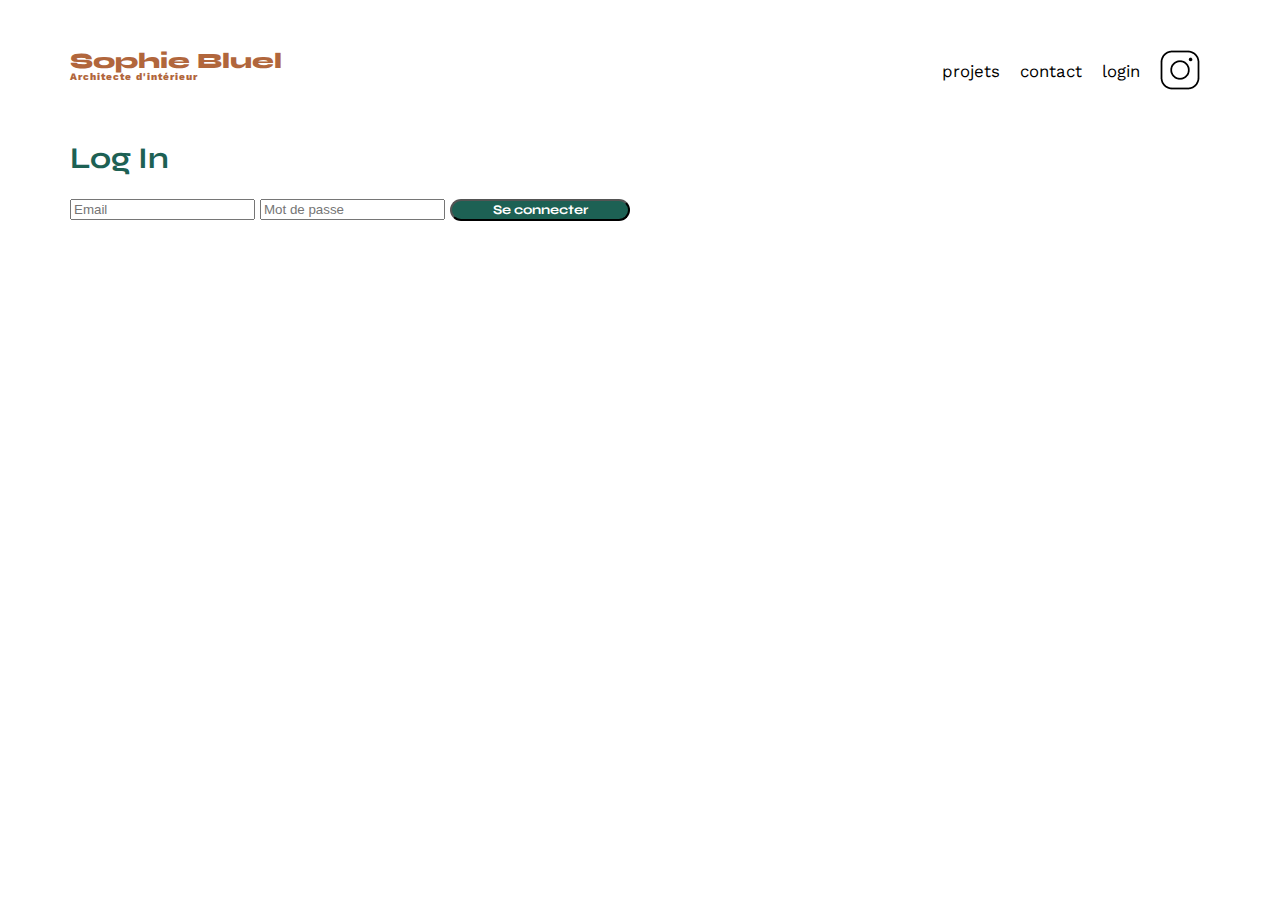
==== login.html @ 56366363 "modif css et html" ====
<!DOCTYPE html>
<html lang="fr">
<head>
    <meta charset="UTF-8">
    <meta name="viewport" content="width=device-width, initial-scale=1.0">
    <title>Page de connexion</title>
    <meta charset="UTF-8">
	<meta name="viewport" content="width=device-width, initial-scale=1.0">
	<link rel="preconnect" href="https://fonts.googleapis.com">
	<link rel="preconnect" href="https://fonts.gstatic.com" crossorigin>
	<link href="https://fonts.googleapis.com/css2?family=Syne:wght@700;800&family=Work+Sans&display=swap" rel="stylesheet">
	<meta name="description" content="">
	<link rel="stylesheet" href="./assets/style.css">
	<script src="index.js" defer></script>
    <script src="login.js" defer></script>
</head>
<body>
    <header>
        <h1>Sophie Bluel <span>Architecte d'intérieur</span></h1>
        <nav>
            <ul>
                <li>projets</li>
                <li>contact</li>
                <li>login</li>
                <li><img src="./assets/icons/instagram.png" alt="Instagram"></li>
            </ul>
        </nav>
    </header>    

    <div class="login-container">
        <h2>Log In</h2>
        <form id="loginForm">
            <input type="email" id="email" placeholder="Email" required>
            <input type="password" id="password" placeholder="Mot de passe" required>
            <input type="submit" value="Se connecter">
        </form>
        <div id="errorMessage"></div>
    </div>
</body>
</html>
---- assets/style.css ----
/* http://meyerweb.com/eric/tools/css/reset/
   v2.0 | 20110126
   License: none (public domain)
*/

html, body, div, span, applet, object, iframe,
h1, h2, h3, h4, h5, h6, p, blockquote, pre,
a, abbr, acronym, address, big, cite, code,
del, dfn, em, img, ins, kbd, q, s, samp,
small, strike, strong, sub, sup, tt, var,
b, u, i, center,
dl, dt, dd, ol, ul, li,
fieldset, form, label, legend,
table, caption, tbody, tfoot, thead, tr, th, td,
article, aside, canvas, details, embed,
figure, figcaption, footer, header, hgroup,
menu, nav, output, ruby, section, summary,
time, mark, audio, video {
	margin: 0;
	padding: 0;
	border: 0;
	font-size: 100%;
	font: inherit;
	vertical-align: baseline;
}
/* HTML5 display-role reset for older browsers */
article, aside, details, figcaption, figure,
footer, header, hgroup, menu, nav, section {
	display: block;
}
body {
	line-height: 1;
}
#mode_edition {
	display: none;
	background-color: black;
	color: white;
	position: fixed;
	width: 100%;
	text-align: center;
	position: fixed;
	top: 0;
	left: 0;
}

#md_edition {
	display: none;
	vertical-align: middle;
	font-weight: normal;
	color: black;
	font-size: 14px;
	
}
#md_edition a {
	text-decoration: none;
	color: inherit;
}

ol, ul {
	list-style: none;
}
blockquote, q {
	quotes: none;
}
blockquote:before, blockquote:after,
q:before, q:after {
	content: '';
	content: none;
}
table {
	border-collapse: collapse;
	border-spacing: 0;
}
/** end reset css**/
body {
	max-width: 1140px;
	margin:auto;
	font-family: 'Work Sans' ;
	font-size: 14px;
}
header {
	display: flex;
	justify-content: space-between;
	margin: 50px 0
}
section {
	margin: 50px 0
}

h1{
	display: flex;
	flex-direction: column;
	font-family: 'Syne';
	font-size: 22px;
	font-weight: 800;
	color: #B1663C
}

h1 > span {
	font-family: 'Work Sans';
	font-size:10px;
	letter-spacing: 0.1em;
;
}

h2{
	font-family: 'Syne';
	font-weight: 700;
	font-size: 30px;
	color: #1D6154
}
nav ul {
	display: flex;
	align-items: center;
	list-style-type: none;

}
nav li {
	padding: 0 10px;
	font-size: 1.2em;
}

li:hover {
	color: #B1663C;
}
#introduction {
	display: flex;
	align-items: center;
}
#introduction figure {
	flex: 1
}
#introduction img {
	display: block;
	margin: auto;
	width: 80%;
}

#introduction article {
	flex: 1
}
#introduction h2 {
	margin-bottom: 1em;
}

#introduction p {
	margin-bottom: 0.5em;
}
#portfolio h2 {
	text-align: center;
	margin-bottom: 1em;
}

.filters {
	display: flex;
	justify-content: center;
    gap: 15px;
    margin: 20px 0;
}
.category_filter {
	background-color: white;
	color: #35564A;
	border: 2px solid #35564A;
	border-radius: 30px;
	padding: 10px 20px;
	font-size: 16px;
	font-family: Arial, sans-serif;
  }

  .active_button {
	background-color: #35564A;
	color: white;
  }
.gallery {
	width: 100%;
	display: grid;
	grid-template-columns: 1fr 1fr 1fr;
	grid-column-gap: 20px;
	grid-row-gap: 20px;
}

.gallery img {
	width: 100%;

}
#contact {
	width: 50%;
margin: auto;
}
#contact > * {
	text-align: center;

}
#contact h2{
	margin-bottom: 20px;
}
#contact form {
	text-align: left;
	margin-top:30px;
	display: flex;
	flex-direction: column;
}

#contact input {
	height: 50px;
	font-size: 1.2em;
	border: none;
	box-shadow: 0px 4px 14px rgba(0, 0, 0, 0.09);
}
#contact label {
	margin: 2em 0 1em 0;
}
#contact textarea {
	border: none;
	box-shadow: 0px 4px 14px rgba(0, 0, 0, 0.09);
}

input[type="submit"]{
	font-family: 'Syne';
	font-weight: 700;
	color: white;
	background-color: #1D6154;
	margin : 2em auto ;
	width: 180px;
	text-align: center;
	border-radius: 60px ;
}

footer nav ul {
	display: flex;
	justify-content: flex-end;
	margin: 2em
}
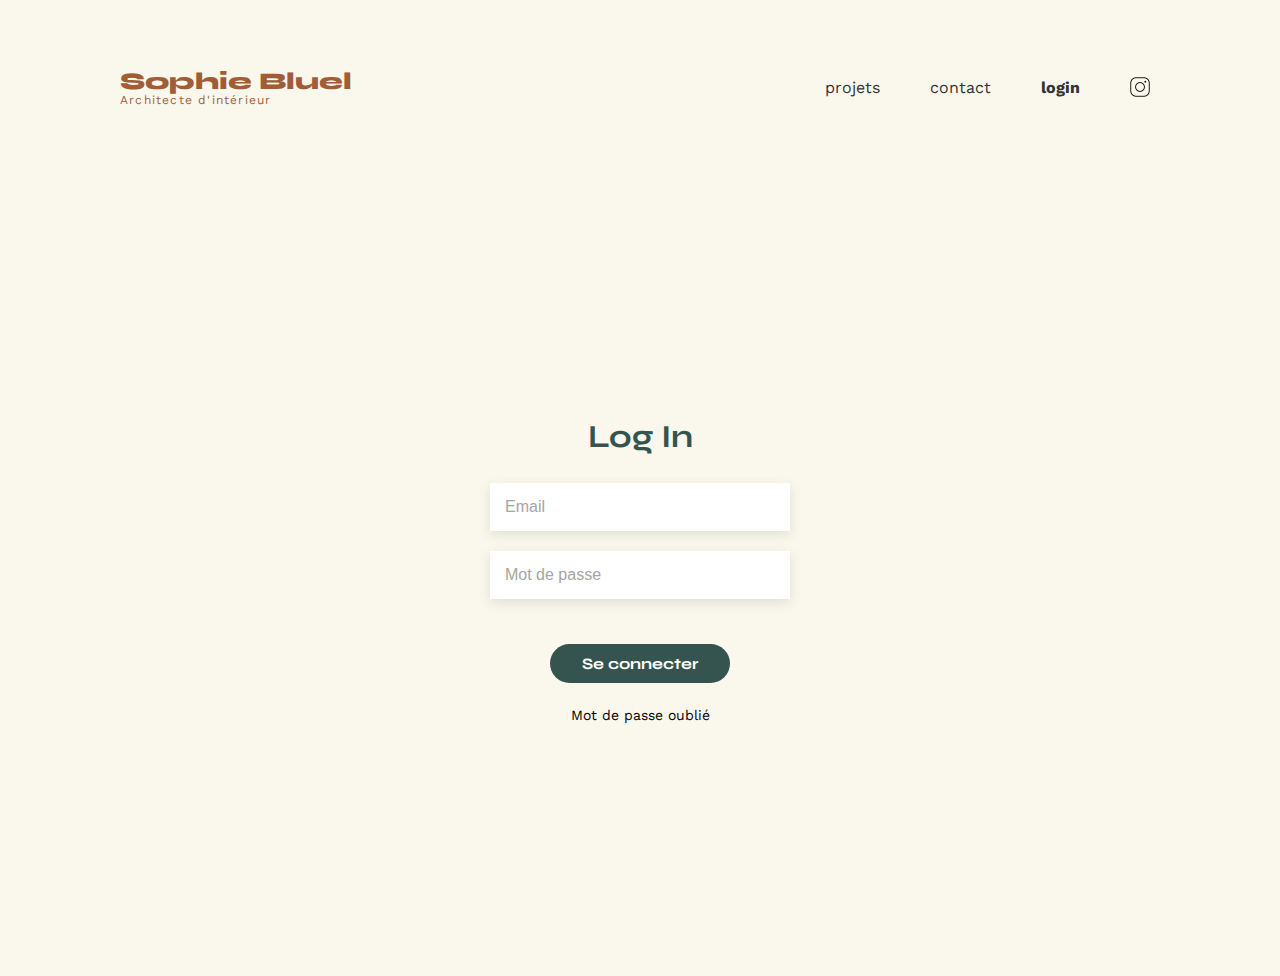
==== commit ea099c8c: "modif css et login" ====
--- a/login.html
+++ b/login.html
@@ -11,7 +11,6 @@
 	<link href="https://fonts.googleapis.com/css2?family=Syne:wght@700;800&family=Work+Sans&display=swap" rel="stylesheet">
 	<meta name="description" content="">
 	<link rel="stylesheet" href="./assets/style.css">
-	<script src="index.js" defer></script>
     <script src="login.js" defer></script>
 </head>
 <body>
@@ -34,6 +33,9 @@
             <input type="password" id="password" placeholder="Mot de passe" required>
             <input type="submit" value="Se connecter">
         </form>
+
+        <a href="#" class="forgot-password">Mot de passe oublié</a>
+
         <div id="errorMessage"></div>
     </div>
 </body>
--- a/assets/style.css
+++ b/assets/style.css
@@ -35,8 +35,9 @@
 	display: none;
 	background-color: black;
 	color: white;
-	position: fixed;
+	position: relative;
 	width: 100%;
+	height: 30px;
 	text-align: center;
 	position: fixed;
 	top: 0;
@@ -49,7 +50,6 @@
 	font-weight: normal;
 	color: black;
 	font-size: 14px;
-	
 }
 #md_edition a {
 	text-decoration: none;
@@ -100,7 +100,6 @@
 	font-family: 'Work Sans';
 	font-size:10px;
 	letter-spacing: 0.1em;
-;
 }
 
 h2{
@@ -232,3 +231,503 @@
 	margin: 2em
 }
 
+* {box-sizing: border-box;}
+#modal-wrapper {
+	width: 630px;
+	height: 688px;
+	position: absolute;
+	left: 680px;
+	top: 520px;
+	border-radius: 10px;
+	display: none;
+	display: flex;
+	justify-content: center;
+	align-items: center;
+}
+
+/* Style de base pour masquer la modale */
+  
+  /* Le contenu de la boîte modale */
+  .modal {
+	background-color: white;
+	border-radius: 10px; 
+	width: 600px; 
+	max-width: 80vw;  
+	max-height: 90vh; 
+	padding: 20px;
+	overflow-y: auto;  
+	box-shadow: 0 10px 20px rgba(0, 0, 0, 0.2); 
+	position: relative; 
+	z-index: 1;
+  }
+
+  .title-modal {
+	font-family: Work Sans;
+	font-size: 26px;
+	font-weight: 400;
+	line-height: 30.5px;
+	text-align: center;
+	color: black;
+  }
+
+  #close-modal {
+	position: absolute; 
+	top: 10px;          
+	right: 10px;        
+	background: none;   
+	border: none;       
+	font-size: 16px;    
+	cursor: pointer;
+  }
+
+  #validate-button {
+	position: absolute;  
+    bottom: 20px; 
+    left: 50%; 
+    transform: translateX(-50%);
+	background-color: #1D6154;
+    color: white;
+    font-size: 16px;
+    padding: 10px 20px;
+	padding-left: 80px;
+	padding-right: 80px;
+	border: none;
+    border-radius: 25px;
+    cursor: pointer;
+	box-shadow: 0 4px 6px rgba(0, 0, 0, 0.1);
+    transition: background-color 0.3s, transform 0.2s;
+  }
+
+  /* Modale */
+
+.modal {
+    position: fixed;
+    display: flex;
+    align-items: center;
+    justify-content: center;
+    top: 0;
+    left: 0;
+    width: 100%;
+    height: 100%;
+    background: rgba(0, 0, 0, 0.6);
+    animation: fadeIn .3s both;
+}
+.modal-wrapper {
+    overflow: auto;
+    width: 700px;
+    max-width: calc(100vw - 20px);
+    max-height: calc(100vh - 20px);
+    padding: 20px;
+    border-radius: 10px;
+    background-color: #fff;
+    animation: slideFromTop .5s both;
+}
+
+.modal[aria-hidden="true"] {
+    animation-name: fadeOut;
+}
+
+.modal[aria-hidden="true"] .modal-wrapper {
+    animation-name: slideToBottom;
+}
+.js-modal-close {
+    position: absolute;
+    top: 20px;
+    right: 30px;
+    background: none;
+    border: none;
+    font-size: 20px;
+    cursor: pointer;
+}
+
+.js-modal-back {
+    position: absolute;
+    top: 20px;
+    left: 30px;
+    background: none;
+    border: none;
+    font-size: 20px;
+    cursor: pointer;
+}
+
+#modal h3 {
+    margin-top: 50px;
+    margin-bottom: 30px;
+    font-size: 25px;
+    text-align: center;
+}
+
+.modal-images {
+    display: grid;
+    grid-template-columns: repeat(5, 1fr);
+    grid-gap: 10px;
+    margin-left: 100px;
+    margin-right: 100px;
+}
+
+.modal-result {
+    position: relative;
+    width: 100%;
+    height: auto;
+}
+
+.modal-image {
+    position: relative;
+    margin-top: 30px;
+    width: 100%;
+    height: 85%;
+}
+
+.fa-trash-can {
+    position: absolute;
+    top: 37px;
+    right: 6px;
+    z-index: 1;
+    color: white;
+    background-color: black;
+    font-size: 12px;
+    padding: 4px;
+    border-radius: 3px;
+    cursor: pointer;
+}
+
+/* Modale de confirmation */
+.confirmation-modal {
+    display: none;
+    position: fixed;
+    top: 0;
+    left: 0;
+    width: 100%;
+    height: 100%;
+    background-color: rgba(0, 0, 0, 0.5);
+    justify-content: center;
+    align-items: center;
+    z-index: 1000;
+}
+
+.confirmation-modal.show {
+    display: flex;
+}
+
+.confirmation-content {
+    background-color: rgb(255, 255, 255);
+    padding: 20px;
+    border-radius: 5px;
+    text-align: center;
+    box-shadow: 0 2px 10px rgba(0, 0, 0, 0.3);
+}
+
+.confirmation-buttons {
+    display: flex;
+    justify-content: center;
+    gap: 10px;
+    margin-top: 20px;
+}
+
+.confirmation-buttons button {
+    padding: 10px 20px;
+    border: none;
+    border-radius: 3px;
+    cursor: pointer;
+}
+
+#confirmYes {
+    background-color: #67ac6a;
+    color: white;
+}
+
+#confirmNo {
+    background-color: #f46d63;
+    color: white;
+}
+
+.separator-1 {
+
+    height: 2px;
+    background-color: #ccc;
+    margin: 80px 100px 50px;
+}
+
+#modal-gallery input[type="submit"] {
+    display: flex;
+    width: 40%;
+    padding: 10px;
+    margin-top: 0;
+    justify-content: center;
+    background-color: #1D6154;
+    color: #fff;
+    border: none;
+    cursor: pointer;
+}
+#modal-gallery input[type="submit"]:hover {
+    background-color: #14503B;
+}
+
+@keyframes fadeIn {
+    from { opacity: 0; }
+    to { opacity: 1; }
+}
+
+@keyframes fadeOut {
+    from { opacity: 1; }
+    to { opacity: 0; }
+}
+
+@keyframes slideFromTop {
+    from { transform: translateY(-50px); }
+    to { transform: translateY(0px); }
+}
+
+@keyframes slideToBottom {
+    from { transform: translateY(0px); }
+    to { transform: translateY(50px); }
+}
+
+.modal-add-work {
+    display: none;
+}
+
+.modal-add-photo {
+    display: flex;
+    flex-direction: column;
+    align-items: center;
+    background-color: #e6eef3;
+    border-radius: 5px;
+    margin: 35px 105px 0 105px;
+}
+
+#modal-form .modal-add-photo .preview-image {
+    max-width: 490px;
+    max-height: 185px;
+    object-fit: contain;
+}
+
+.custom-file-upload {
+    display: inline-block;
+    cursor: pointer;
+    padding: 12px 33px;
+    color: #306685;
+    background-color: #cdd2d6;
+    border-radius: 50px;
+    font-size: 16px;
+}
+
+.custom-file-upload:hover {
+    background-color: #ddd;
+}
+
+
+#modal-form i {
+    padding-top: 20px;
+    font-size: 80px;
+    color: #B9C5CC;
+    padding-bottom: 10px;
+}
+
+#form-image {
+    opacity: 0;
+}
+
+#modal-form p {
+    font-size: 10px;
+    color: #929597;
+    margin-top: 5px;
+    margin-bottom: 20px;
+}
+
+#modal-form .modal-label {
+    display: flex;
+    flex-direction: column;
+    padding: 10px 105px 0 105px;
+}
+
+.modal-label input[type="text"], select {
+    height: 50px;
+    box-shadow: 0px 4px 14px rgba(0, 0, 0, 0.09);
+    border: none;
+}
+
+.modal-label #form-title, .modal-label #category-input {
+    padding-left: 16px;
+    font-family: 'Work Sans';
+    background-color: white;
+}
+
+.modal-label label {
+    padding-top: 30px;
+    padding-bottom: 10px;
+}
+
+.separator-2 {
+    height: 2px;
+    background-color: #ccc;
+    margin: 60px 105px 40px;
+}
+
+.modal-add-work input[type="submit"] {
+    display: flex;
+    width: 40%;
+    padding: 10px;
+    margin-top: 0;
+    justify-content: center;
+    background-color: #a0a0a0;
+    color: #fff;
+    border: none;
+    cursor: pointer;
+}
+
+.active_button {
+    color: white;
+    background-color: #1D6154;
+}
+
+#valider.valid {
+    background-color: #1D6154;
+}
+
+#valider.valid:hover {
+    background-color: #14503B;
+}
+
+
+/* Login */
+
+/* Global Styles */
+body {
+    font-family: 'Work Sans', sans-serif;
+    background-color: #FAF7ED; /* Couleur de fond */
+}
+
+/* Header Styling */
+header {
+    display: flex;
+    justify-content: space-between;
+    align-items: center;
+    padding: 20px 50px;
+    background-color: #FAF7ED;
+}
+
+header h1 {
+    font-family: 'Syne', sans-serif;
+    font-size: 24px;
+    color: #A05D36; /* Couleur du logo texte */
+    margin: 0;
+}
+
+header span {
+    display: block;
+    font-size: 12px;
+    font-weight: 400;
+}
+
+nav ul {
+    list-style-type: none;
+    display: flex;
+    gap: 30px;
+    margin: 0;
+    padding: 0;
+}
+
+nav ul li {
+    font-size: 16px;
+    text-transform: lowercase;
+    color: #333;
+    cursor: pointer;
+}
+
+nav ul li:nth-child(3) {
+    font-weight: bold; /* Surligne l'élément "login" */
+}
+
+nav ul li img {
+    width: 20px;
+    height: 20px;
+}
+
+/* Login Container */
+.login-container {
+    display: flex;
+    flex-direction: column;
+    justify-content: center;
+    align-items: center;
+    height: calc(100vh - 100px); /* Hauteur de la fenêtre moins la hauteur du header */
+}
+
+.login-container h2 {
+    font-family: 'Syne', sans-serif;
+    font-size: 32px;
+    color: #36544F; /* Couleur du texte "Log In" */
+    margin-bottom: 30px;
+}
+
+/* Form Styles */
+#loginForm {
+    display: flex;
+    flex-direction: column;
+    align-items: flex-start; /* Alignement à gauche pour les champs */
+    width: 300px;
+    gap: 20px; /* Espacement entre les champs */
+}
+
+#loginForm input[type="email"],
+#loginForm input[type="password"] {
+    width: 100%;
+    padding: 15px;
+    border: none;
+    background-color: #FFFFFF;
+    box-shadow: 0 4px 12px rgba(0, 0, 0, 0.1); /* Ombre légère */
+    font-size: 16px;
+    color: #333; /* Couleur du texte */
+}
+
+#loginForm input[type="email"]::placeholder,
+#loginForm input[type="password"]::placeholder {
+    color: #A5A5A5; /* Couleur du placeholder */
+}
+
+#loginForm input[type="submit"] {
+    width: 180px;
+    padding: 10px 20px;
+    border: none;
+    border-radius: 25px; /* Bordures arrondies */
+    background-color: #36544F; /* Couleur du bouton */
+    color: #FFF;
+    font-size: 16px;
+    cursor: pointer;
+    margin: 25px 0; /* Espace entre le bouton et les champs */
+    align-self: center; /* Aligne le bouton au centre */
+    transition: background-color 0.3s ease;
+}
+
+#loginForm input[type="submit"]:hover {
+    background-color: #2B433B; /* Changement de couleur au survol */
+}
+
+/* Labels Styles */
+#loginForm label {
+    font-size: 14px;
+    color: #333; /* Couleur des labels */
+    font-weight: bold;
+}
+
+/* Error Message Styles */
+#errorMessage {
+    color: red;
+    font-size: 14px;
+    margin-top: 10px;
+}
+
+/* Additional Styling for Links */
+.login-container a {
+    color:black; /* Couleur du lien "Mot de passe oublié" */
+    text-decoration: none;
+    font-size: 14px;
+    display: block;
+    text-align: center;
+}
+
+.login-container a:hover {
+    text-decoration: underline;
+}
+
+
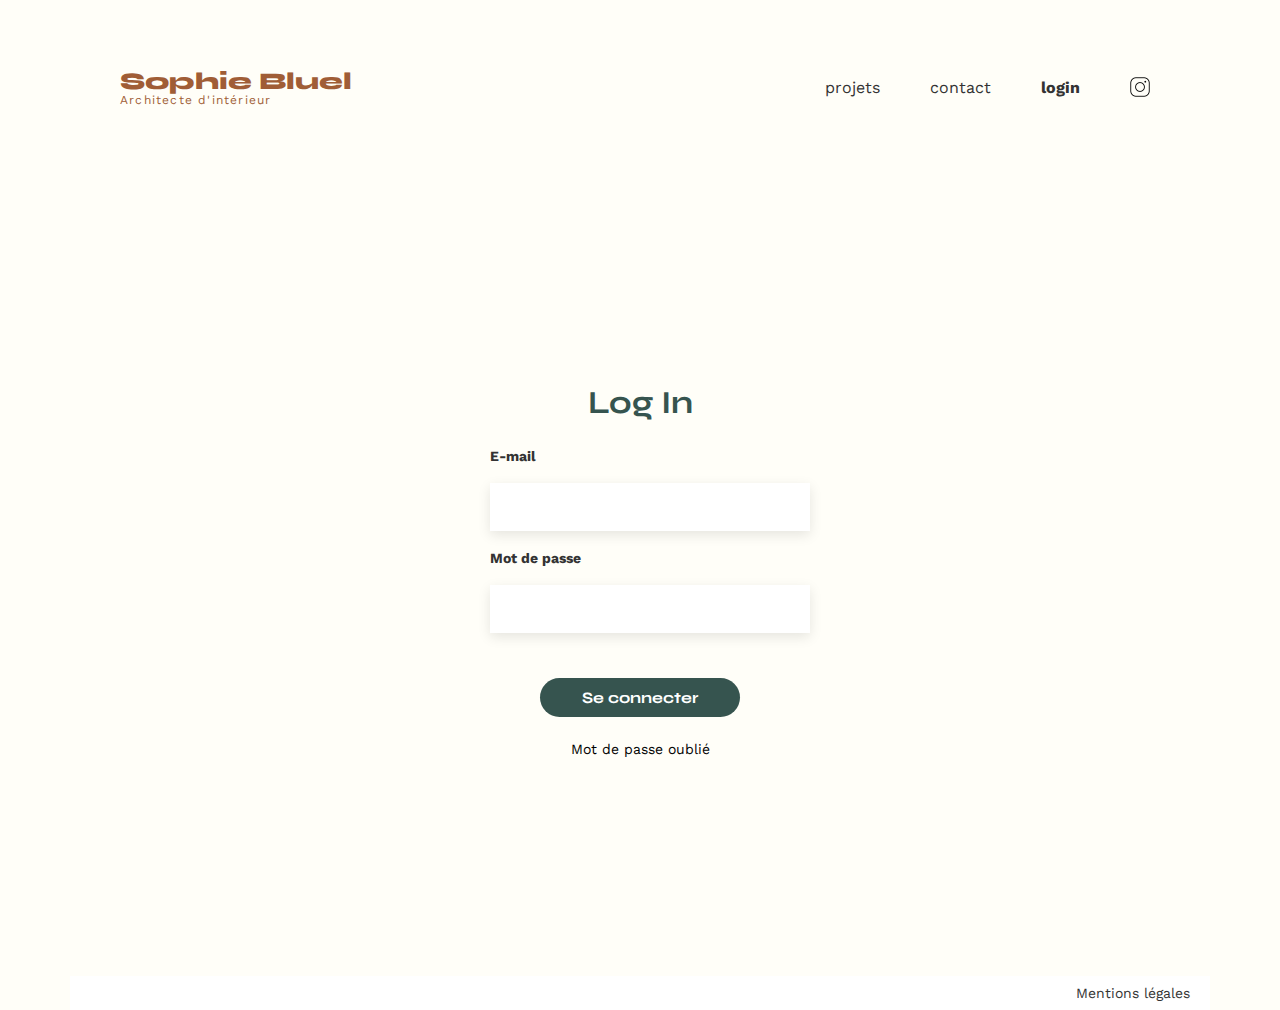
==== commit 8b35a014: "modif css et login" ====
--- a/login.html
+++ b/login.html
@@ -29,8 +29,14 @@
     <div class="login-container">
         <h2>Log In</h2>
         <form id="loginForm">
-            <input type="email" id="email" placeholder="Email" required>
-            <input type="password" id="password" placeholder="Mot de passe" required>
+
+            <label for="email">E-mail</label>
+            <input type="email" id="email"  required>
+
+            <label for="password">Mot de passe</label>
+            <input type="password" id="password" required>
+
+
             <input type="submit" value="Se connecter">
         </form>
 
@@ -38,5 +44,10 @@
 
         <div id="errorMessage"></div>
     </div>
+
+    <footer class="footer">
+        <label class="legal-info">Mentions légales</label>
+    </footer>
+
 </body>
 </html>
--- a/assets/style.css
+++ b/assets/style.css
@@ -116,11 +116,12 @@
 }
 nav li {
 	padding: 0 10px;
-	font-size: 1.2em;
+	font-size: 1.3em;
 }
 
 li:hover {
-	color: #B1663C;
+	color: black;
+    font-weight:bolder;
 }
 #introduction {
 	display: flex;
@@ -595,7 +596,8 @@
 /* Global Styles */
 body {
     font-family: 'Work Sans', sans-serif;
-    background-color: #FAF7ED; /* Couleur de fond */
+    background-color:#FFFEF8;
+    ; /* Couleur de fond */
 }
 
 /* Header Styling */
@@ -604,7 +606,7 @@
     justify-content: space-between;
     align-items: center;
     padding: 20px 50px;
-    background-color: #FAF7ED;
+    background-color: #FFFEF8;
 }
 
 header h1 {
@@ -671,13 +673,13 @@
 
 #loginForm input[type="email"],
 #loginForm input[type="password"] {
-    width: 100%;
+    width: 320px;
     padding: 15px;
     border: none;
     background-color: #FFFFFF;
     box-shadow: 0 4px 12px rgba(0, 0, 0, 0.1); /* Ombre légère */
     font-size: 16px;
-    color: #333; /* Couleur du texte */
+    color: black /* Couleur du texte */
 }
 
 #loginForm input[type="email"]::placeholder,
@@ -686,7 +688,7 @@
 }
 
 #loginForm input[type="submit"] {
-    width: 180px;
+    width: 200px;
     padding: 10px 20px;
     border: none;
     border-radius: 25px; /* Bordures arrondies */
@@ -731,3 +733,18 @@
 }
 
 
+.footer {
+    bottom: 0;
+    width: 100%;
+    background-color: #ffffff;
+    text-align: right;
+    padding: 10px 20px;
+    box-sizing: border-box;
+}
+
+/* Style du label "Mentions légales" */
+.legal-info {
+    color: #333;
+    font-size: 14px;
+    text-decoration: none;
+}